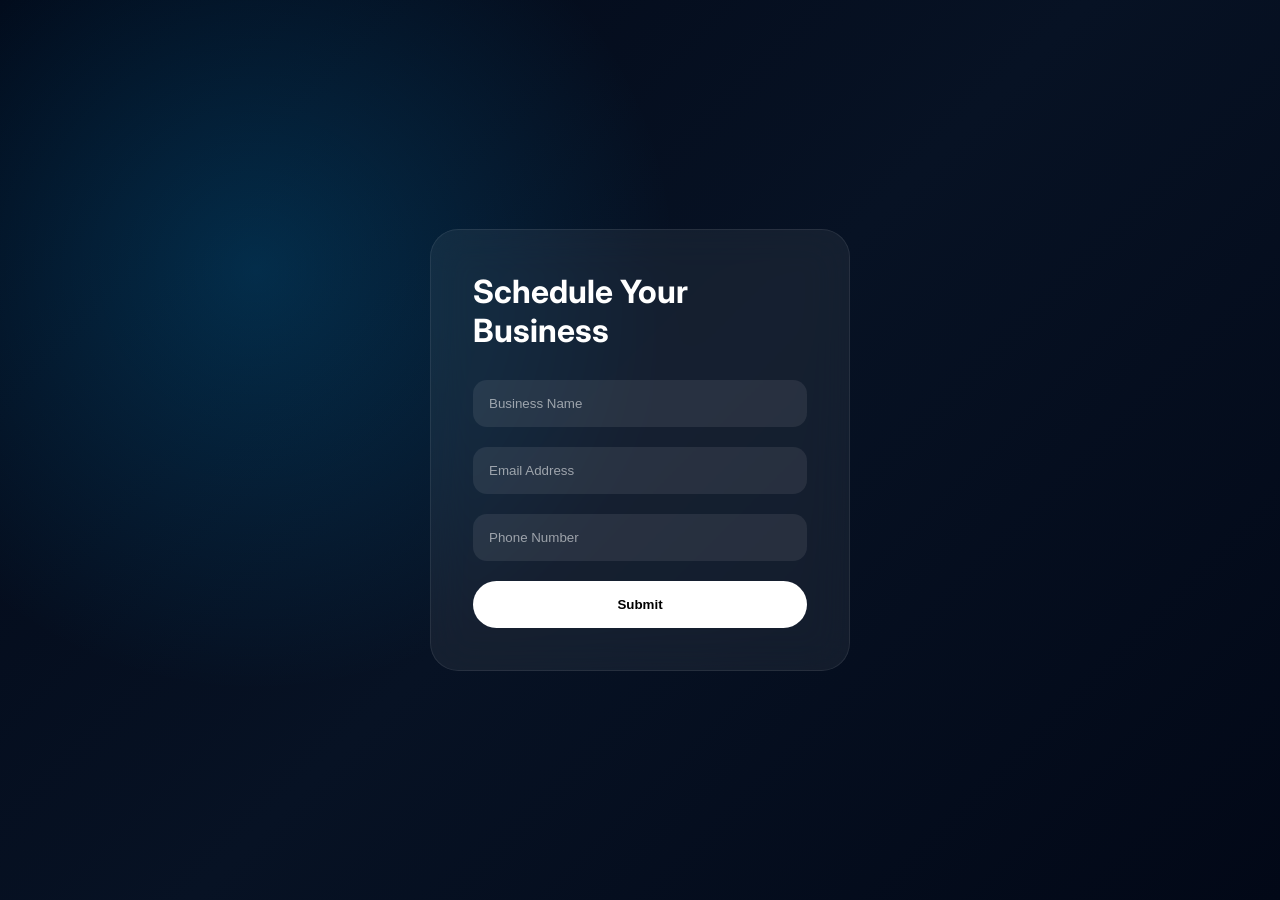
==== register.html @ f2faec63 "first commit" ====
<!DOCTYPE html>
<html lang="en">

<head>

    <meta charset="UTF-8" />
    <meta name="viewport" content="width=device-width, initial-scale=1.0" />

    <title>Register</title>

    <link rel="preconnect" href="https://fonts.googleapis.com">
    <link rel="preconnect" href="https://fonts.gstatic.com" crossorigin>

    <link href="https://fonts.googleapis.com/css2?family=Instrument+Serif:ital@1&family=Inter:wght@400;500;600;700;800;900&display=swap" rel="stylesheet">

    <link rel="stylesheet" href="register.css" />

</head>

<body>

    <div class="background"></div>

    <div class="register-container">

        <form class="register-form" id="registerForm">

            <h1>
                Schedule Your Business
            </h1>

            <input type="text" placeholder="Business Name" required>

            <input type="email" placeholder="Email Address" required>

            <input type="text" placeholder="Phone Number" required>

            <button type="submit">

                Submit

            </button>

        </form>

    </div>

    <!-- TOAST -->

    <div class="toast" id="toast">

        Registration Successful 🚀

    </div>

    <script src="js/register.js"></script>

</body>

</html>
---- register.css ----
* {
    margin: 0;
    padding: 0;
    box-sizing: border-box;
}

body {
    font-family: 'Inter', sans-serif;
    background: #050b18;
    color: #fff;
    height: 100vh;
    display: flex;
    justify-content: center;
    align-items: center;
    overflow: hidden;
}


/* BACKGROUND */

.background {
    position: fixed;
    inset: 0;
    background: radial-gradient(circle at 20% 30%, rgba(0, 174, 255, 0.20), transparent 35%), linear-gradient(135deg, #020817, #071224, #020817);
}


/* FORM */

.register-container {
    position: relative;
    z-index: 2;
}

.register-form {
    width: 420px;
    padding: 42px;
    border-radius: 28px;
    background: rgba(255, 255, 255, 0.06);
    backdrop-filter: blur(20px);
    border: 1px solid rgba(255, 255, 255, 0.08);
}

.register-form h1 {
    margin-bottom: 30px;
    font-size: 2rem;
}

.register-form input {
    width: 100%;
    padding: 16px;
    margin-bottom: 20px;
    border: none;
    outline: none;
    border-radius: 14px;
    background: rgba(255, 255, 255, 0.08);
    color: #fff;
}

.register-form input::placeholder {
    color: rgba(255, 255, 255, 0.55);
}

.register-form button {
    width: 100%;
    padding: 16px;
    border: none;
    border-radius: 999px;
    background: #fff;
    color: #000;
    font-weight: 700;
    cursor: pointer;
}


/* TOAST */

.toast {
    position: fixed;
    left: 20px;
    bottom: -100px;
    padding: 18px 24px;
    border-radius: 18px;
    background: rgba(255, 255, 255, 0.08);
    backdrop-filter: blur(24px);
    border: 1px solid rgba(255, 255, 255, 0.08);
    transition: .4s;
}

.toast.show {
    bottom: 20px;
}
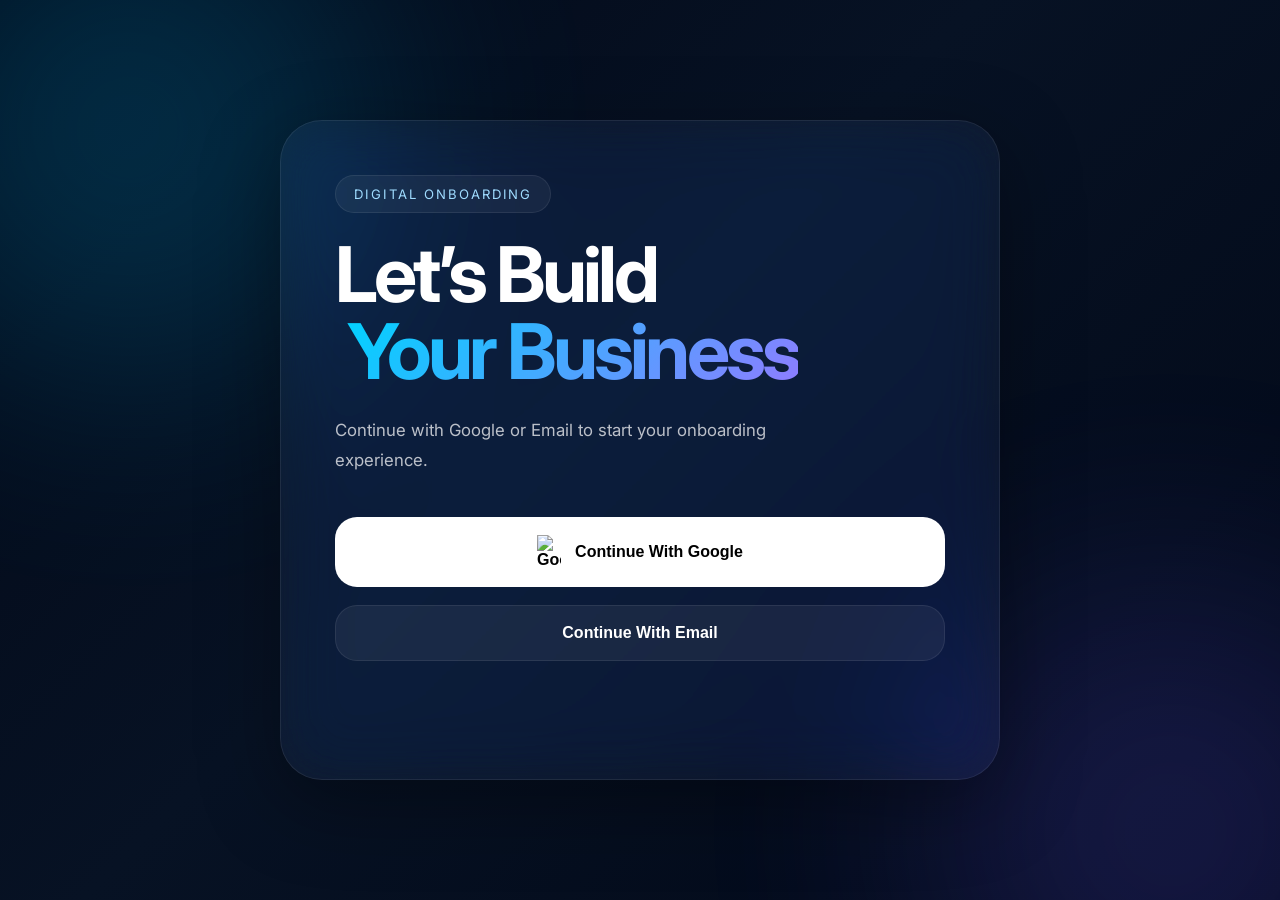
==== commit 331a0f40: "Updated dashboard logic and created register page to dynamic" ====
--- a/register.html
+++ b/register.html
@@ -3,57 +3,221 @@
 
 <head>
 
-    <meta charset="UTF-8" />
-    <meta name="viewport" content="width=device-width, initial-scale=1.0" />
-
-    <title>Register</title>
+    <meta charset="UTF-8">
+
+    <meta name="viewport" content="width=device-width, initial-scale=1.0">
+
+    <title>
+        SLV PROTECH • Digital Onboarding
+    </title>
+
+    <!-- FONT -->
 
     <link rel="preconnect" href="https://fonts.googleapis.com">
+
     <link rel="preconnect" href="https://fonts.gstatic.com" crossorigin>
 
-    <link href="https://fonts.googleapis.com/css2?family=Instrument+Serif:ital@1&family=Inter:wght@400;500;600;700;800;900&display=swap" rel="stylesheet">
-
-    <link rel="stylesheet" href="register.css" />
+    <link href="https://fonts.googleapis.com/css2?family=Inter:wght@300;400;500;600;700;800&display=swap" rel="stylesheet">
+
+    <!-- CSS -->
+
+    <link rel="stylesheet" href="register.css">
 
 </head>
 
 <body>
 
+    <!-- BACKGROUND -->
+
     <div class="background"></div>
 
-    <div class="register-container">
-
-        <form class="register-form" id="registerForm">
-
-            <h1>
-                Schedule Your Business
-            </h1>
-
-            <input type="text" placeholder="Business Name" required>
-
-            <input type="email" placeholder="Email Address" required>
-
-            <input type="text" placeholder="Phone Number" required>
-
-            <button type="submit">
-
-                Submit
+    <div class="background-glow glow-1"></div>
+
+    <div class="background-glow glow-2"></div>
+
+    <!-- REGISTER -->
+
+    <section class="register-wrapper">
+
+        <div class="register-card">
+
+            <!-- TOP -->
+
+            <div class="register-top">
+
+                <span class="register-tag">
+
+                    DIGITAL ONBOARDING
+
+                </span>
+
+                <h1>
+
+                    Let’s Build
+
+                    <span class="flip-wrapper">
+
+                        <span id="flipText">
+
+                            Your Business
+
+                        </span>
+
+                    </span>
+
+                </h1>
+
+                <p>
+
+                    Continue with Google or Email to start your onboarding experience.
+
+                </p>
+
+            </div>
+
+            <!-- GOOGLE LOGIN -->
+
+            <button id="googleLoginBtn" class="google-btn">
+
+                <img
+                    src="https://www.svgrepo.com/show/475656/google-color.svg"
+                    alt="Google">
+
+                Continue With Google
 
             </button>
 
-        </form>
+            <!-- EMAIL BUTTON -->
+
+            <button id="emailLoginBtn" class="email-btn">
+
+                Continue With Email
+
+            </button>
+
+            <!-- EMAIL AUTH -->
+
+            <div id="emailAuthBox" class="email-auth">
+
+                <input type="email" id="emailInput" placeholder="Enter your work email">
+
+                <button id="sendLinkBtn" class="send-link-btn">
+
+                    Send Login Link
+
+                </button>
+
+            </div>
+
+            <!-- FORM -->
+
+            <form id="leadForm" class="lead-form">
+
+                <!-- NAME -->
+
+                <div class="input-group">
+
+                    <label>
+                        Full Name
+                    </label>
+
+                    <input type="text" id="fullName" placeholder="Enter your full name" required>
+
+                </div>
+
+                <!-- PHONE -->
+
+                <div class="input-group">
+
+                    <label>
+                        Phone Number
+                    </label>
+
+                    <input type="tel" id="phoneNumber" placeholder="+91 9876543210" required>
+
+                </div>
+
+                <!-- BUSINESS -->
+
+                <div class="input-group">
+
+                    <label>
+                        Business Type
+                    </label>
+
+                    <select id="businessType" required>
+
+                        <option value="">
+                            Select Business Type
+                        </option>
+
+                        <option>
+                            Startup
+                        </option>
+
+                        <option>
+                            Manufacturing
+                        </option>
+
+                        <option>
+                            Enterprise
+                        </option>
+
+                        <option>
+                            Retail
+                        </option>
+
+                    </select>
+
+                </div>
+
+                <!-- SERVICES -->
+
+                <div class="input-group">
+
+                    <label>
+                        Services Needed
+                    </label>
+
+                    <textarea id="services" placeholder="Cloud, Website, SEO, Software..." required></textarea>
+
+                </div>
+
+                <!-- DETAILS -->
+
+                <div class="input-group">
+
+                    <label>
+                        Project Details
+                    </label>
+
+                    <textarea id="projectDetails" placeholder="Tell us more about your project..." required></textarea>
+
+                </div>
+
+                <!-- SUBMIT -->
+
+                <button type="submit" class="submit-btn">
+
+                    Submit Inquiry
+
+                </button>
+
+            </form>
+
+        </div>
+
+    </section>
+
+    <!-- TOAST -->
+
+    <div id="toast" class="toast">
 
     </div>
 
-    <!-- TOAST -->
-
-    <div class="toast" id="toast">
-
-        Registration Successful 🚀
-
-    </div>
-
-    <script src="js/register.js"></script>
+    <!-- JS -->
+
+    <script type="module" src="js/register.js"></script>
 
 </body>
 
--- a/register.css
+++ b/register.css
@@ -1,3 +1,7 @@
+/* =========================
+   RESET
+========================= */
+
 * {
     margin: 0;
     padding: 0;
@@ -7,86 +11,371 @@
 body {
     font-family: 'Inter', sans-serif;
     background: #050b18;
-    color: #fff;
-    height: 100vh;
-    display: flex;
-    justify-content: center;
-    align-items: center;
-    overflow: hidden;
-}
-
-
-/* BACKGROUND */
+    color: white;
+    overflow-x: hidden;
+    min-height: 100vh;
+}
+
+
+/* =========================
+   BACKGROUND
+========================= */
 
 .background {
     position: fixed;
     inset: 0;
-    background: radial-gradient(circle at 20% 30%, rgba(0, 174, 255, 0.20), transparent 35%), linear-gradient(135deg, #020817, #071224, #020817);
-}
-
-
-/* FORM */
-
-.register-container {
+    z-index: -3;
+    background: linear-gradient( 135deg, #020817 0%, #071224 45%, #020817 100%);
+}
+
+.background-glow {
+    position: fixed;
+    width: 500px;
+    height: 500px;
+    border-radius: 50%;
+    filter: blur(120px);
+    opacity: .18;
+    z-index: -2;
+}
+
+.glow-1 {
+    top: -120px;
+    left: -120px;
+    background: #00c2ff;
+}
+
+.glow-2 {
+    bottom: -180px;
+    right: -140px;
+    background: #6a5cff;
+}
+
+
+/* =========================
+   WRAPPER
+========================= */
+
+.register-wrapper {
+    width: 100%;
+    min-height: 100vh;
+    display: flex;
+    align-items: center;
+    justify-content: center;
+    padding: 40px 20px;
+}
+
+
+/* =========================
+   CARD
+========================= */
+
+.register-card {
+    position: relative;
+    width: 100%;
+    max-width: 720px;
+    padding: 54px;
+    border-radius: 42px;
+    overflow: hidden;
+    background: rgba(255, 255, 255, 0.045);
+    backdrop-filter: blur(32px) saturate(180%);
+    border: 1px solid rgba(255, 255, 255, 0.08);
+    box-shadow: 0 24px 80px rgba(0, 0, 0, 0.35);
+    animation: pageEnter 1s cubic-bezier(.16, 1, .3, 1);
+}
+
+@keyframes pageEnter {
+    from {
+        opacity: 0;
+        transform: translateY(80px) scale(.94);
+    }
+    to {
+        opacity: 1;
+        transform: translateY(0) scale(1);
+    }
+}
+
+
+/* =========================
+   TOP
+========================= */
+
+.register-top {
     position: relative;
     z-index: 2;
 }
 
-.register-form {
-    width: 420px;
-    padding: 42px;
-    border-radius: 28px;
+.register-tag {
+    display: inline-flex;
+    padding: 10px 18px;
+    border-radius: 999px;
+    background: rgba(255, 255, 255, 0.05);
+    border: 1px solid rgba(255, 255, 255, 0.08);
+    color: #9fdcff;
+    font-size: .82rem;
+    letter-spacing: .15em;
+    margin-bottom: 24px;
+}
+
+.register-top h1 {
+    font-size: clamp(2.8rem, 6vw, 5rem);
+    line-height: 1;
+    letter-spacing: -0.05em;
+    margin-bottom: 24px;
+}
+
+.register-top p {
+    color: rgba(255, 255, 255, 0.72);
+    line-height: 1.8;
+    font-size: 1.05rem;
+    max-width: 520px;
+    margin-bottom: 42px;
+}
+
+
+/* =========================
+   FLIP TEXT
+========================= */
+
+.flip-wrapper {
+    display: inline-flex;
+    perspective: 1000px;
+    margin-left: 12px;
+}
+
+#flipText {
+    display: inline-block;
+    background: linear-gradient( 135deg, #00d2ff, #8f7cff);
+    -webkit-background-clip: text;
+    -webkit-text-fill-color: transparent;
+    transform-origin: center;
+    transition: transform .8s cubic-bezier(.16, 1, .3, 1), opacity .4s ease;
+}
+
+
+/* =========================
+   BUTTONS
+========================= */
+
+.google-btn,
+.email-btn,
+.send-link-btn,
+.submit-btn {
+    width: 100%;
+    border: none;
+    cursor: pointer;
+    border-radius: 22px;
+    transition: transform .35s ease, box-shadow .35s ease;
+}
+
+.google-btn:hover,
+.email-btn:hover,
+.send-link-btn:hover,
+.submit-btn:hover {
+    transform: translateY(-3px) scale(1.01);
+}
+
+
+/* GOOGLE */
+
+.google-btn {
+    display: flex;
+    align-items: center;
+    justify-content: center;
+    gap: 14px;
+    padding: 18px;
+    background: white;
+    color: #000;
+    font-size: 1rem;
+    font-weight: 700;
+}
+
+.google-btn img {
+    width: 24px;
+}
+
+
+/* EMAIL */
+
+.email-btn {
+    margin-top: 18px;
+    padding: 18px;
     background: rgba(255, 255, 255, 0.06);
-    backdrop-filter: blur(20px);
-    border: 1px solid rgba(255, 255, 255, 0.08);
-}
-
-.register-form h1 {
-    margin-bottom: 30px;
-    font-size: 2rem;
-}
-
-.register-form input {
-    width: 100%;
-    padding: 16px;
-    margin-bottom: 20px;
+    border: 1px solid rgba(255, 255, 255, 0.08);
+    color: white;
+    font-size: 1rem;
+    font-weight: 600;
+    position: relative;
+    overflow: hidden;
+}
+
+.email-btn::before {
+    content: "";
+    position: absolute;
+    inset: 0;
+    background: linear-gradient( 120deg, transparent, rgba(255, 255, 255, 0.12), transparent);
+    transform: translateX(-100%);
+    transition: transform .8s ease;
+}
+
+.email-btn:hover::before {
+    transform: translateX(100%);
+}
+
+
+/* =========================
+   EMAIL AUTH
+========================= */
+
+.email-auth {
+    margin-top: 22px;
+    max-height: 0;
+    overflow: hidden;
+    opacity: 0;
+    transform: translateY(-12px);
+    pointer-events: none;
+    transition: all .55s cubic-bezier(.16, 1, .3, 1);
+}
+
+.email-auth.active {
+    max-height: 220px;
+    opacity: 1;
+    transform: translateY(0);
+    pointer-events: auto;
+}
+
+.email-auth input {
+    width: 100%;
+    padding: 18px;
     border: none;
     outline: none;
-    border-radius: 14px;
-    background: rgba(255, 255, 255, 0.08);
-    color: #fff;
-}
-
-.register-form input::placeholder {
-    color: rgba(255, 255, 255, 0.55);
-}
-
-.register-form button {
-    width: 100%;
-    padding: 16px;
+    border-radius: 20px;
+    background: rgba(255, 255, 255, 0.05);
+    border: 1px solid rgba(255, 255, 255, 0.08);
+    color: white;
+    font-size: 1rem;
+}
+
+.send-link-btn {
+    margin-top: 16px;
+    padding: 18px;
+    background: linear-gradient( 135deg, #6a67d3, #9d74ab);
+    color: white;
+    font-size: 1rem;
+    font-weight: 700;
+}
+
+
+/* =========================
+   FORM
+========================= */
+
+.lead-form {
+    margin-top: 42px;
+    opacity: 0;
+    transform: translateY(40px);
+    pointer-events: none;
+    transition: all .8s cubic-bezier(.16, 1, .3, 1);
+    max-height: 0;
+    overflow: hidden;
+}
+
+.lead-form.active {
+    opacity: 1;
+    transform: translateY(0);
+    pointer-events: auto;
+    max-height: 2000px;
+}
+
+
+/* INPUT GROUP */
+
+.input-group {
+    margin-bottom: 28px;
+}
+
+.input-group label {
+    display: block;
+    margin-bottom: 12px;
+    color: rgba(255, 255, 255, 0.82);
+    font-size: .95rem;
+    font-weight: 500;
+}
+
+
+/* INPUTS */
+
+.input-group input,
+.input-group textarea,
+.input-group select {
+    width: 100%;
+    padding: 18px;
     border: none;
-    border-radius: 999px;
-    background: #fff;
-    color: #000;
+    outline: none;
+    border-radius: 20px;
+    background: rgba(255, 255, 255, 0.05);
+    border: 1px solid rgba(255, 255, 255, 0.08);
+    color: white;
+    font-size: 1rem;
+}
+
+textarea {
+    resize: none;
+    min-height: 150px;
+}
+
+select option {
+    background: #08111f;
+    color: white;
+}
+
+
+/* SUBMIT */
+
+.submit-btn {
+    padding: 20px;
+    background: linear-gradient( 135deg, #00d2ff, #3a7bd5);
+    color: white;
+    font-size: 1rem;
     font-weight: 700;
-    cursor: pointer;
-}
-
-
-/* TOAST */
+}
+
+
+/* =========================
+   TOAST
+========================= */
 
 .toast {
     position: fixed;
-    left: 20px;
-    bottom: -100px;
-    padding: 18px 24px;
+    bottom: 30px;
+    right: 30px;
+    padding: 16px 24px;
     border-radius: 18px;
     background: rgba(255, 255, 255, 0.08);
     backdrop-filter: blur(24px);
     border: 1px solid rgba(255, 255, 255, 0.08);
-    transition: .4s;
+    color: white;
+    opacity: 0;
+    transform: translateY(20px);
+    transition: .4s ease;
+    z-index: 9999;
 }
 
 .toast.show {
-    bottom: 20px;
+    opacity: 1;
+    transform: translateY(0);
+}
+
+
+/* =========================
+   RESPONSIVE
+========================= */
+
+@media(max-width:768px) {
+    .register-card {
+        padding: 34px 24px;
+        border-radius: 30px;
+    }
+    .register-top h1 {
+        font-size: 3rem;
+    }
 }
